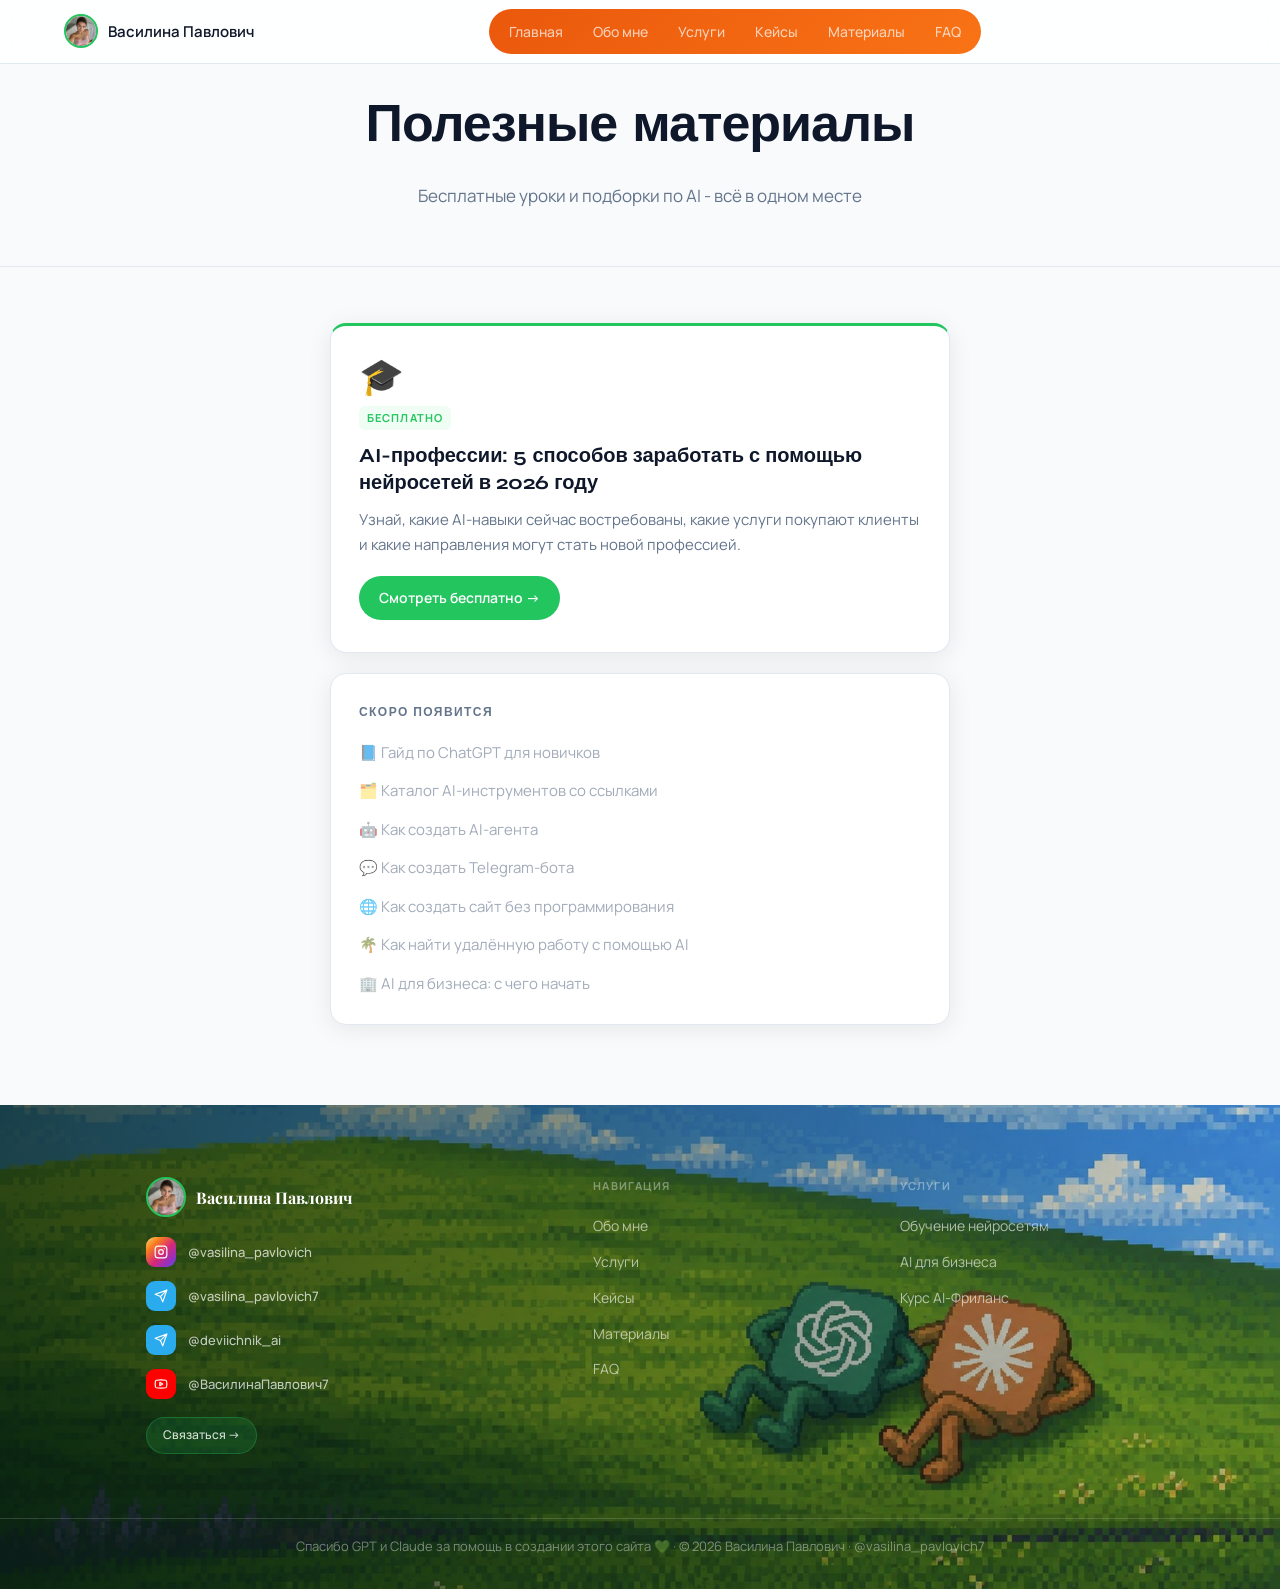
==== materials.html @ ab149e38 "Polish site for launch: SEO, content updates, real photos, and typography - Add meta description, OG" ====
<!DOCTYPE html>
<html lang="ru">
<head>
<meta charset="UTF-8">
<meta name="viewport" content="width=device-width, initial-scale=1.0">
<title>Материалы по AI - Уроки, гайды и инструменты | Василина Павлович</title>
<meta name="description" content="Бесплатные материалы по нейросетям: уроки по ChatGPT, гайды по AI-инструментам, как создать AI-агента, Telegram-бота и сайт без программирования.">
<meta property="og:title" content="Материалы по AI - Василина Павлович">
<meta property="og:description" content="Бесплатные уроки и гайды по нейросетям. ChatGPT, AI-агенты, Telegram-боты, сайты без кода и AI для бизнеса.">
<meta property="og:type" content="website">
<link rel="preconnect" href="https://fonts.googleapis.com">
<link href="https://fonts.googleapis.com/css2?family=Playfair+Display:ital,wght@0,700;1,400;1,700&family=Manrope:wght@400;500;600&family=Syne:wght@700;800&family=Lora:ital,wght@1,400;1,600&display=swap" rel="stylesheet">
<link rel="stylesheet" href="style.css">
<style>
.mat-hero {
  padding: 80px 24px 56px;
  text-align: center;
  background: var(--bg);
  border-bottom: 1px solid var(--border);
}
.mat-hero h1 {
  font-family: 'Syne', sans-serif;
  font-size: clamp(32px, 5vw, 52px);
  font-weight: 800;
  color: var(--text-primary);
  letter-spacing: -1px;
  margin: 0 0 14px;
}
.mat-hero p {
  font-size: 17px;
  color: var(--text-secondary);
  font-weight: 400;
  max-width: 480px;
  margin: 0 auto;
  line-height: 1.6;
}
.mat-section {
  padding: 56px 24px 80px;
  background: var(--bg);
}
.mat-content {
  max-width: 620px;
  margin: 0 auto;
  display: flex;
  flex-direction: column;
  gap: 20px;
}
.mat-card {
  background: var(--bg-card);
  border: 1px solid var(--border);
  border-radius: var(--radius);
  padding: 32px 28px;
  box-shadow: var(--shadow);
  display: flex;
  flex-direction: column;
  gap: 12px;
  text-decoration: none;
  color: inherit;
  transition: box-shadow 0.22s ease, transform 0.22s ease, border-color 0.22s ease;
  border-top: 3px solid var(--green-main);
}
.mat-card:hover {
  box-shadow: var(--shadow-hover);
  transform: translateY(-3px);
  border-color: var(--green-main);
}
.mat-card-icon {
  font-size: 36px;
  line-height: 1;
}
.mat-card-tag {
  display: inline-flex;
  align-items: center;
  font-size: 11px;
  font-weight: 700;
  letter-spacing: 0.1em;
  text-transform: uppercase;
  color: var(--green-main);
  background: var(--green-light);
  border-radius: 6px;
  padding: 3px 8px;
  width: fit-content;
}
.mat-card-title {
  font-family: 'Syne', sans-serif;
  font-size: 20px;
  font-weight: 700;
  color: var(--text-primary);
  margin: 0;
  line-height: 1.35;
}
.mat-card-desc {
  font-size: 15px;
  color: var(--text-secondary);
  line-height: 1.65;
  margin: 0;
}
.mat-card-btn {
  margin-top: 6px;
  align-self: flex-start;
  display: inline-flex;
  align-items: center;
  padding: 10px 20px;
  background: var(--green-main);
  color: #fff;
  border-radius: var(--radius-pill);
  font-size: 14px;
  font-weight: 600;
  transition: background 0.2s ease, transform 0.2s ease;
}
.mat-card:hover .mat-card-btn {
  background: var(--green-dark);
  transform: translateX(2px);
}
.mat-soon {
  background: var(--bg-card);
  border: 1px solid var(--border);
  border-radius: var(--radius);
  padding: 28px;
  box-shadow: var(--shadow);
}
.mat-soon-title {
  font-family: 'Syne', sans-serif;
  font-size: 12px;
  font-weight: 700;
  color: var(--text-secondary);
  text-transform: uppercase;
  letter-spacing: 0.12em;
  margin: 0 0 18px;
}
.mat-soon-list {
  list-style: none;
  margin: 0;
  padding: 0;
  display: flex;
  flex-direction: column;
  gap: 13px;
}
.mat-soon-list li {
  font-size: 15px;
  color: var(--text-secondary);
  opacity: 0.6;
  display: flex;
  align-items: center;
  gap: 8px;
}
@media (max-width: 600px) {
  .mat-hero { padding: 60px 16px 40px; }
  .mat-section { padding: 40px 16px 60px; }
  .mat-card { padding: 24px 20px; }
  .mat-card-title { font-size: 18px; }
  .mat-soon { padding: 20px; }
}
</style>
</head>
<body>
<!-- NAVBAR -->
<nav class="navbar">
  <div class="nav-inner">
    <a href="https://www.instagram.com/vasilina_pavlovich" target="_blank" class="nav-logo">
      <img src="assets/image-1.jpg" style="width:34px;height:34px;border-radius:50%;object-fit:cover;object-position:center 10%;border:2px solid var(--green-main);flex-shrink:0" alt="Василина">
      <span class="nav-logo-text">Василина Павлович</span>
    </a>
    <div class="nav-links">
      <a href="index.html">Главная</a>
      <a href="index.html#about">Обо мне</a>
      <a href="index.html#uslugi">Услуги</a>
      <a href="index.html#results">Кейсы</a>
      <a href="materials.html" class="active">Материалы</a>
      <a href="index.html#faq">FAQ</a>
    </div>
    <div class="nav-right">
      <button class="hamburger" onclick="toggleMenu()" aria-label="Меню">
        <span></span><span></span><span></span>
      </button>
    </div>
  </div>
</nav>
<div class="mobile-menu" id="mobileMenu">
  <a href="index.html" onclick="closeMenu()">Главная</a>
  <a href="index.html#about" onclick="closeMenu()">Обо мне</a>
  <a href="index.html#uslugi" onclick="closeMenu()">Услуги</a>
  <a href="index.html#results" onclick="closeMenu()">Кейсы</a>
  <a href="materials.html" onclick="closeMenu()">Материалы</a>
  <a href="index.html#faq" onclick="closeMenu()">FAQ</a>
  <a href="https://t.me/vasilina_pavlovich7" target="_blank" class="btn-pill btn-blue" style="margin-top:4px;justify-content:center">Написать в Telegram</a>
</div>

<!-- HERO -->
<div class="mat-hero">
  <h1>Полезные материалы</h1>
  <p>Бесплатные уроки и подборки по AI - всё в одном месте</p>
</div>

<!-- MATERIALS -->
<section class="mat-section">
  <div class="mat-content">

    <!-- Бесплатный урок -->
    <a href="#" class="mat-card">
      <span class="mat-card-icon">🎓</span>
      <span class="mat-card-tag">Бесплатно</span>
      <h3 class="mat-card-title">AI-профессии: 5 способов заработать с помощью нейросетей в 2026 году</h3>
      <p class="mat-card-desc">Узнай, какие AI-навыки сейчас востребованы, какие услуги покупают клиенты и какие направления могут стать новой профессией.</p>
      <span class="mat-card-btn">Смотреть бесплатно →</span>
    </a>

    <!-- Скоро появится -->
    <div class="mat-soon">
      <h4 class="mat-soon-title">Скоро появится</h4>
      <ul class="mat-soon-list">
        <li>📘 Гайд по ChatGPT для новичков</li>
        <li>🗂️ Каталог AI-инструментов со ссылками</li>
        <li>🤖 Как создать AI-агента</li>
        <li>💬 Как создать Telegram-бота</li>
        <li>🌐 Как создать сайт без программирования</li>
        <li>🌴 Как найти удалённую работу с помощью AI</li>
        <li>🏢 AI для бизнеса: с чего начать</li>
      </ul>
    </div>

  </div>
</section>

<!-- FOOTER -->
<footer>
  <div class="footer-overlay"></div>
  <div class="footer-inner">
    <div>
      <div class="footer-logo">
        <img src="assets/image-3.jpg" style="width:40px;height:40px;border-radius:50%;object-fit:cover;object-position:center 10%;border:2px solid var(--green-main)" alt="Василина">
        <span class="footer-logo-text">Василина Павлович</span>
      </div>
      <div class="footer-socials">
        <a href="https://instagram.com/vasilina_pavlovich" target="_blank" class="footer-social-link">
          <span class="footer-soc-badge footer-soc-badge--instagram">
            <svg class="footer-soc-icon" viewBox="0 0 24 24" fill="none" stroke="white" stroke-width="2" stroke-linecap="round" stroke-linejoin="round"><rect x="2" y="2" width="20" height="20" rx="5"/><circle cx="12" cy="12" r="4"/><circle cx="17.5" cy="6.5" r="1" fill="white" stroke="none"/></svg>
          </span>
          <span class="footer-soc-handle">@vasilina_pavlovich</span>
        </a>
        <a href="https://t.me/vasilina_pavlovich7" target="_blank" class="footer-social-link">
          <span class="footer-soc-badge footer-soc-badge--telegram">
            <svg class="footer-soc-icon" viewBox="0 0 24 24" fill="none" stroke="white" stroke-width="2" stroke-linecap="round" stroke-linejoin="round"><path d="m22 2-7 20-4-9-9-4 20-7z"/><path d="M22 2 11 13"/></svg>
          </span>
          <span class="footer-soc-handle">@vasilina_pavlovich7</span>
        </a>
        <a href="https://t.me/deviichnik_ai" target="_blank" class="footer-social-link">
          <span class="footer-soc-badge footer-soc-badge--telegram">
            <svg class="footer-soc-icon" viewBox="0 0 24 24" fill="none" stroke="white" stroke-width="2" stroke-linecap="round" stroke-linejoin="round"><path d="m22 2-7 20-4-9-9-4 20-7z"/><path d="M22 2 11 13"/></svg>
          </span>
          <span class="footer-soc-handle">@deviichnik_ai</span>
        </a>
        <a href="https://www.youtube.com/@ВасилинаПавлович7" target="_blank" class="footer-social-link">
          <span class="footer-soc-badge footer-soc-badge--youtube">
            <svg class="footer-soc-icon" viewBox="0 0 24 24" fill="none" stroke="white" stroke-width="2" stroke-linecap="round" stroke-linejoin="round"><path d="M2.5 17a24.12 24.12 0 0 1 0-10 2 2 0 0 1 1.4-1.4 49.56 49.56 0 0 1 16.2 0A2 2 0 0 1 21.5 7a24.12 24.12 0 0 1 0 10 2 2 0 0 1-1.4 1.4 49.55 49.55 0 0 1-16.2 0A2 2 0 0 1 2.5 17"/><path d="m10 15 5-3-5-3z"/></svg>
          </span>
          <span class="footer-soc-handle">@ВасилинаПавлович7</span>
        </a>
      </div>
      <a href="https://t.me/vasilina_pavlovich7" target="_blank" class="btn-footer-cta">Связаться →</a>
    </div>
    <div class="footer-links-col">
      <h4>Навигация</h4>
      <a href="index.html#about">Обо мне</a>
      <a href="index.html#uslugi">Услуги</a>
      <a href="index.html#results">Кейсы</a>
      <a href="materials.html">Материалы</a>
      <a href="index.html#faq">FAQ</a>
    </div>
    <div class="footer-links-col">
      <h4>Услуги</h4>
      <a href="index.html#obuchenie">Обучение нейросетям</a>
      <a href="index.html#biznes">AI для бизнеса</a>
      <a href="index.html#kurs">Курс AI-Фриланс</a>
    </div>
  </div>
  <div class="footer-bottom">Спасибо GPT и Claude за помощь в создании этого сайта 💚 · © 2026 Василина Павлович · @vasilina_pavlovich7</div>
</footer>

<script>
function toggleMenu(){document.getElementById('mobileMenu').classList.toggle('open')}
function closeMenu(){document.getElementById('mobileMenu').classList.remove('open')}
</script>
</body>
</html>
---- style.css ----
:root {
  --white: #FFFFFF;
  --bg: #F8FAFC;
  --bg-card: #FFFFFF;
  --green-light: #F0FDF4;
  --green-main: #22C55E;
  --green-dark: #16A34A;
  --blue-btn: #2563EB;
  --blue-hover: #1D4ED8;
  --text-primary: #0F172A;
  --text-secondary: #64748B;
  --border: #E2E8F0;
  --shadow: 0 4px 24px rgba(0,0,0,0.08);
  --shadow-hover: 0 8px 40px rgba(0,0,0,0.14);
  --radius: 16px;
  --radius-sm: 10px;
  --radius-pill: 999px;
}
*,*::before,*::after{box-sizing:border-box;margin:0;padding:0}
html{scroll-behavior:smooth}
body{font-family:'Manrope',sans-serif;font-size:16px;line-height:1.7;color:var(--text-primary);background:var(--bg);overflow-x:hidden}

/* NAVBAR */
.navbar{position:fixed;top:0;left:0;right:0;z-index:100;background:rgba(255,255,255,0.85);backdrop-filter:blur(12px);border-bottom:1px solid var(--border);height:64px;display:flex;align-items:center}
.nav-inner{max-width:1200px;width:100%;margin:0 auto;padding:0 24px;display:flex;align-items:center;justify-content:space-between;gap:16px}
.nav-logo{display:flex;align-items:center;gap:10px;text-decoration:none;flex-shrink:0}
.nav-logo-circle{width:34px;height:34px;border-radius:50%;background:var(--green-main);display:flex;align-items:center;justify-content:center;font-family:'Syne',sans-serif;font-weight:800;color:#fff;font-size:13px}
.nav-logo-text{font-family:'Manrope',sans-serif;font-weight:600;font-size:15px;color:var(--text-primary)}
.nav-links{display:flex;align-items:center;background:linear-gradient(135deg,#ea580c,#f97316);border-radius:var(--radius-pill);padding:5px 6px;gap:2px}
.nav-links a{text-decoration:none;color:rgba(255,255,255,0.7);font-size:14px;font-weight:500;padding:6px 14px;border-radius:var(--radius-pill);transition:all 0.2s}
.nav-links a:hover{color:#fff;background:rgba(255,255,255,0.12)}
.nav-right{display:flex;align-items:center;gap:10px;flex-shrink:0}
.btn-pill{display:inline-flex;align-items:center;padding:10px 20px;border-radius:var(--radius-pill);font-family:'Manrope',sans-serif;font-size:14px;font-weight:600;text-decoration:none;transition:all 0.3s ease;cursor:pointer;border:none}
.btn-blue{background:var(--blue-btn);color:#fff}
.btn-blue:hover{background:var(--blue-hover);transform:scale(1.03);box-shadow:0 4px 16px rgba(37,99,235,0.35)}
.btn-outline{background:transparent;color:var(--blue-btn);border:1.5px solid var(--blue-btn)}
.btn-outline:hover{background:rgba(37,99,235,0.06);transform:scale(1.03)}
.hamburger{display:none;flex-direction:column;gap:5px;cursor:pointer;background:none;border:none;padding:4px}
.hamburger span{width:22px;height:2px;background:var(--text-primary);border-radius:2px;transition:all 0.3s}
.mobile-menu{display:none;position:fixed;top:64px;left:0;right:0;background:#fff;border-bottom:1px solid var(--border);padding:20px 24px;z-index:99;flex-direction:column;gap:16px}
.mobile-menu.open{display:flex}
.mobile-menu a{text-decoration:none;color:var(--text-primary);font-size:16px;font-weight:500;padding:8px 0;border-bottom:1px solid var(--border)}

/* HERO */
.hero{position:relative;width:100%;height:100vh;min-height:600px;overflow:hidden}
.hero-bg{position:absolute;inset:0;background-size:cover;background-position:center center;background-repeat:no-repeat}
.hero-overlay{position:absolute;inset:0;background:linear-gradient(to right, rgba(0,0,0,0.62) 0%, rgba(0,0,0,0.35) 50%, rgba(0,0,0,0.08) 100%)}
.hero-content{position:relative;z-index:2;height:100%;display:flex;align-items:flex-start;max-width:1200px;margin:0 auto;padding:110px 24px 40px}
.hero-left{max-width:560px}
.hero-tag{display:inline-flex;align-items:center;gap:6px;background:rgba(34,197,94,0.18);border:1px solid rgba(34,197,94,0.5);color:#bbf7d0;padding:6px 14px;border-radius:var(--radius-pill);font-size:13px;font-weight:600;margin-bottom:20px;backdrop-filter:blur(4px)}
.hero-tag .dot{width:8px;height:8px;border-radius:50%;background:#22c55e;box-shadow:0 0 8px #22c55e;animation:pulse 2s infinite}
@keyframes pulse{0%,100%{opacity:1}50%{opacity:0.5}}
.hero h1{font-family:'Syne',sans-serif;font-style:normal;font-size:clamp(52px,7.5vw,80px);font-weight:800;line-height:1.0;color:#fff;margin-bottom:10px;letter-spacing:-1px}
.hero-subtitle{font-size:20px;color:rgba(255,255,255,0.8);margin-bottom:28px;font-weight:400}
.hero-subtitle-pill{display:inline-flex;align-items:center;background:rgba(34,197,94,0.18);border:1px solid rgba(34,197,94,0.5);color:#bbf7d0;padding:6px 14px;border-radius:var(--radius-pill);font-size:14px;font-weight:600;margin-bottom:28px;backdrop-filter:blur(4px)}
.hero-pills{display:flex;flex-direction:column;gap:10px;margin-bottom:36px}
.hero-pill{display:inline-flex;align-items:center;gap:8px;border:1px solid rgba(34,197,94,0.6);color:#86efac;padding:8px 16px;border-radius:var(--radius-pill);font-size:14px;font-weight:500;width:fit-content;cursor:pointer;transition:all 0.3s;backdrop-filter:blur(4px);text-decoration:none;opacity:0;transform:translateY(16px)}
.hero-pill:hover{background:rgba(34,197,94,0.15);border-color:#22c55e;color:#fff}
.hero-pill.visible{opacity:1;transform:translateY(0)}
.hero-buttons{display:flex;gap:12px;flex-wrap:wrap}
.hero-buttons .btn-pill{font-size:15px;padding:12px 24px}
.hero-buttons .btn-outline{border-color:rgba(255,255,255,0.6);color:#fff}
.hero-buttons .btn-outline:hover{background:rgba(255,255,255,0.12);border-color:#fff}

/* Floating notification bubbles */
.hero-notifications{position:absolute;right:5%;bottom:28%;z-index:3;display:flex;flex-direction:column;gap:10px}
.notif{display:flex;align-items:center;gap:10px;background:rgba(255,255,255,0.92);backdrop-filter:blur(16px);border-radius:12px;padding:10px 16px;box-shadow:0 4px 20px rgba(0,0,0,0.15);font-size:13px;font-weight:500;color:#0f172a;opacity:0;transform:translateY(20px);transition:all 0.6s ease;animation:bob 3s ease-in-out infinite}
a.notif{text-decoration:none;cursor:pointer}
a.notif:hover{background:rgba(255,255,255,1);box-shadow:0 6px 24px rgba(0,0,0,0.18)}
.notif.visible{opacity:1;transform:translateY(0)}
.notif-dot{width:10px;height:10px;border-radius:50%;flex-shrink:0}
.notif-dot.green{background:#22c55e}
.notif-dot.blue{background:#3b82f6}
.notif-dot.yellow{background:#eab308}
.notif-x{margin-left:12px;color:#94a3b8;font-size:16px;cursor:pointer;line-height:1}
@keyframes bob{0%,100%{transform:translateY(0)}50%{transform:translateY(-6px)}}

/* Grass strip */
.grass-strip{width:100%;height:60px;overflow:hidden;background:transparent;position:absolute;bottom:0;left:0;z-index:2}

/* STATS */
.stats{background:var(--bg);padding:44px 0;border-bottom:1px solid var(--border)}
.stats-section-inner{max-width:774px;margin:0 auto;padding:0 24px;text-align:center}
.stats-heading{font-family:'Playfair Display',serif;font-size:clamp(26px,3.5vw,36px);font-weight:700;color:var(--text-primary);margin-bottom:12px}
.stats-sub{color:var(--text-secondary);font-size:16px;margin-bottom:24px;max-width:540px;margin-left:auto;margin-right:auto;line-height:1.7}
.stats-card{background:rgba(255,255,255,0.72);backdrop-filter:blur(16px);-webkit-backdrop-filter:blur(16px);border:1px solid rgba(255,255,255,0.9);border-radius:24px;box-shadow:0 8px 40px rgba(0,0,0,0.07),inset 0 1px 0 rgba(255,255,255,0.95);display:grid;grid-template-columns:1fr auto 1fr auto 1fr;align-items:center;padding:20px 20px}
.stat-col{display:flex;flex-direction:column;align-items:center;gap:8px;padding:0 16px}
.stat-svg-icon{width:44px;height:44px;border-radius:12px;display:flex;align-items:center;justify-content:center}
.stat-svg-icon.green{background:rgba(34,197,94,0.1);border:1px solid rgba(34,197,94,0.2);color:#22c55e}
.stat-svg-icon.blue{background:rgba(37,99,235,0.08);border:1px solid rgba(37,99,235,0.2);color:#2563eb}
.stat-svg-icon.orange{background:rgba(234,88,12,0.08);border:1px solid rgba(234,88,12,0.2);color:#ea580c}
.stat-divider{width:1px;height:52px;background:linear-gradient(to bottom,transparent,rgba(0,0,0,0.05),transparent);flex-shrink:0}
.stat-item{position:relative;overflow:visible}
.stat-number{font-family:'Playfair Display',serif;font-size:clamp(46px,5.5vw,64px);font-weight:700;color:var(--text-primary);line-height:1}
.stat-number .green{color:#22c55e}
.stat-number .blue{color:#2563eb}
.stat-number .orange{color:#ea580c}
.stat-label{color:#475569;font-size:13px;line-height:1.5;max-width:130px;text-align:center}

/* ABOUT */
.about{padding:80px 0;background:var(--white)}
.about-inner{max-width:1200px;margin:0 auto;padding:0 24px;display:grid;grid-template-columns:1fr 1.5fr;gap:64px;align-items:center}
.photo-frame{position:relative;border-radius:20px;overflow:hidden;border:3px solid var(--green-main);box-shadow:var(--shadow)}
.about-photo img{width:100%;aspect-ratio:3/4;display:block;object-fit:cover;object-position:center 50%}
.about h2{font-family:'Syne',sans-serif;font-size:clamp(28px,3.8vw,40px);font-weight:700;margin-bottom:20px;letter-spacing:-0.3px}
.about-body{color:var(--text-secondary);font-size:16px;margin-bottom:24px}
.about-quote{border:none;padding:20px 24px;margin:24px 0;font-family:'Lora',serif;font-style:italic;font-size:17px;color:var(--text-primary);background:#fff;border-radius:16px;box-shadow:0 2px 16px rgba(34,197,94,0.12),0 0 0 1.5px rgba(34,197,94,0.2);position:relative;line-height:1.7}
.about-quote::before{content:'❝';font-family:'Manrope',sans-serif;font-style:normal;font-size:28px;color:var(--green-main);position:absolute;top:-8px;left:18px;background:#fff;padding:0 6px;line-height:1}
.about-tags{display:flex;gap:10px;flex-wrap:wrap;margin-top:20px}
.about-tags span{background:var(--green-light);color:var(--green-dark);padding:6px 14px;border-radius:var(--radius-pill);font-size:14px;font-weight:500}

/* TOOLS MARQUEE */
.tools{padding:40px 0;background:var(--white);border-top:1px solid var(--border);border-bottom:1px solid var(--border);overflow:hidden}
.tools-label{text-align:center;font-size:12px;font-weight:600;letter-spacing:0.1em;color:var(--text-secondary);text-transform:uppercase;margin-bottom:20px}
.marquee-track{display:flex;gap:16px;width:max-content;animation:marquee 22s linear infinite}
.tool-pill{display:flex;align-items:center;gap:8px;background:rgba(255,255,255,0.72);backdrop-filter:blur(12px);-webkit-backdrop-filter:blur(12px);border:1px solid rgba(34,197,94,0.25);border-radius:var(--radius-pill);padding:8px 20px;font-size:14px;font-weight:600;color:var(--green-dark);box-shadow:0 2px 16px rgba(34,197,94,0.12),inset 0 1px 0 rgba(255,255,255,0.8);white-space:nowrap}
@keyframes marquee{from{transform:translateX(0)}to{transform:translateX(-50%)}}

/* FOR WHOM */
.forwhom{padding:52px 0;background:var(--bg)}
.forwhom-inner{max-width:780px}
.section-inner{max-width:1200px;margin:0 auto;padding:0 24px}
.section-heading{font-family:'Syne',sans-serif;font-size:clamp(26px,3.8vw,38px);font-weight:700;margin-bottom:12px;letter-spacing:-0.3px}
.section-sub{color:var(--text-secondary);font-size:17px;margin-bottom:48px}
.grid-2x2{display:grid;grid-template-columns:repeat(2,1fr);gap:12px;align-items:stretch}
.card{background:var(--bg-card);border:1px solid var(--border);border-radius:16px;padding:16px 18px;box-shadow:0 3px 16px rgba(0,0,0,0.06);transition:all 0.3s ease;display:flex;flex-direction:column;gap:6px}
.card-title{font-family:'Syne',sans-serif;font-size:15px;font-weight:700;color:var(--text-primary);margin:0;line-height:1.35;display:flex;align-items:center;gap:8px}
.card-emoji{font-size:20px;line-height:1;flex-shrink:0}
.card-text{font-size:13px;color:var(--text-secondary);line-height:1.55;margin:0}
.card:hover{transform:translateY(-4px);box-shadow:0 8px 28px rgba(0,0,0,0.11)}
.card-icon{width:36px;height:36px;border-radius:9px;display:flex;align-items:center;justify-content:center;font-size:18px;margin-bottom:10px}
.card h3{font-size:16px;font-weight:600;margin-bottom:5px}
.card p{color:var(--text-secondary);font-size:13.5px;line-height:1.55}
/* card color accents */
.card--green{background:rgba(34,197,94,0.07)}.card--green .card-icon{background:rgba(34,197,94,0.14)}
.card--orange{background:rgba(249,115,22,0.07)}.card--orange .card-icon{background:rgba(234,88,12,0.13)}
.card--blue{background:rgba(59,130,246,0.07)}.card--blue .card-icon{background:rgba(37,99,235,0.13)}
.card--purple{background:rgba(168,85,247,0.07)}.card--purple .card-icon{background:rgba(168,85,247,0.13)}
/* featured card */
.card--featured{background:rgba(168,85,247,0.05);box-shadow:0 10px 36px rgba(168,85,247,0.14),0 3px 10px rgba(0,0,0,0.06);transform:translateY(-6px);position:relative}
.card--featured:hover{transform:translateY(-10px);box-shadow:0 16px 48px rgba(168,85,247,0.18),0 5px 14px rgba(0,0,0,0.08)}
.card-badge{display:inline-block;margin-bottom:8px;padding:3px 11px;background:linear-gradient(135deg,#ea580c,#f97316);color:#fff;font-size:10px;font-weight:700;border-radius:100px;letter-spacing:0.04em;text-transform:uppercase}
/* forwhom footer */
.forwhom-footer{text-align:center;margin-top:36px}
.forwhom-caption{color:var(--text-secondary);font-size:15px;margin-bottom:14px}
.forwhom-btn{display:inline-block;padding:11px 36px;background:linear-gradient(135deg,#ea580c,#f97316);color:#fff;font-size:15px;font-weight:600;border-radius:100px;box-shadow:0 4px 16px rgba(234,88,12,0.28);text-decoration:none;transition:transform 0.2s ease,box-shadow 0.2s ease,background 0.2s ease}
.forwhom-btn:hover{transform:translateY(-3px);box-shadow:0 8px 28px rgba(234,88,12,0.42);background:linear-gradient(135deg,#c2410c,#ea580c);color:#fff}
.forwhom-trust{margin-top:10px;font-size:13px;color:var(--text-secondary);letter-spacing:0.02em}

/* TWO DOORS */
.doors-section{padding:36px 0 40px;background:var(--bg);border-bottom:1px solid var(--border)}
.doors-inner{max-width:880px}
.doors-grid{display:grid;grid-template-columns:1.2fr 1fr;gap:16px}
a.door-card{text-decoration:none;color:inherit}
.door-suboptions{display:flex;flex-direction:column;gap:8px;margin-top:12px}
.door-sub{display:flex;align-items:center;gap:10px;padding:10px 12px;background:rgba(255,255,255,0.55);border:1px solid rgba(34,197,94,0.15);border-radius:10px;text-decoration:none;color:inherit;transition:all 0.2s ease}
.door-sub:hover{background:rgba(34,197,94,0.1);transform:translateX(3px);border-color:rgba(34,197,94,0.35)}
.door-sub-icon{font-size:16px;flex-shrink:0;line-height:1}
.door-sub-body{flex:1;min-width:0}
.door-sub-title{font-size:13px;font-weight:600;color:var(--text-primary);line-height:1.3}
.door-sub-desc{font-size:11px;color:var(--text-secondary);margin-top:1px}
.door-sub-arrow{font-size:12px;color:var(--green-main);font-weight:600;flex-shrink:0}
.door-card{background:var(--bg-card);border:1px solid var(--border);border-radius:16px;padding:20px 24px;box-shadow:var(--shadow);display:flex;flex-direction:column;gap:10px;transition:all 0.3s ease}
.door-card--green{border-top:3px solid var(--green-main)}
.door-card--blue{border-top:3px solid #3b82f6}
.door-card--orange{border-top:3px solid #ea580c}
.door-arrow{font-size:13px;color:var(--text-secondary);font-weight:500;margin-top:auto}
.door-card--green:hover .door-arrow{color:var(--green-dark)}
.door-card--blue:hover .door-arrow{color:#1d4ed8}
.door-card--orange:hover .door-arrow{color:#c2410c}
.door-card:hover{transform:translateY(-4px);box-shadow:var(--shadow-hover)}
.door-icon{font-size:26px;line-height:1}
.door-title{font-family:'Playfair Display',serif;font-size:18px;font-weight:700;color:var(--text-primary)}
.door-desc{color:var(--text-secondary);font-size:13px;line-height:1.55;flex:1}
.door-tags{display:flex;flex-wrap:wrap;gap:6px}
.door-tag{display:inline-flex;padding:3px 10px;border-radius:var(--radius-pill);font-size:11px;font-weight:600}
.door-card--green .door-tag{background:rgba(34,197,94,0.08);border:1px solid rgba(34,197,94,0.25);color:var(--green-dark)}
.door-card--orange .door-tag{background:rgba(249,115,22,0.08);border:1px solid rgba(249,115,22,0.25);color:#c2410c}
.btn-green-solid{background:var(--green-main);color:#fff;align-self:flex-start}
.btn-green-solid:hover{background:var(--green-dark);transform:scale(1.03);box-shadow:0 4px 16px rgba(34,197,94,0.35);color:#fff}
.btn-orange-solid{background:linear-gradient(135deg,#ea580c,#f97316);color:#fff;align-self:flex-start}
.btn-orange-solid:hover{background:linear-gradient(135deg,#c2410c,#ea580c);transform:scale(1.03);box-shadow:0 4px 16px rgba(234,88,12,0.35);color:#fff}

/* SOCIAL PROOF MARQUEE */
.social-proof{padding:44px 0 36px;background:var(--white);border-bottom:1px solid var(--border)}
.sp-header{text-align:center;margin-bottom:28px}
.sp-sub{color:var(--text-secondary);font-size:15px;max-width:500px;margin:8px auto 0;line-height:1.65}
.sp-overflow{overflow:hidden}
.sp-track{display:flex;gap:14px;width:max-content;align-items:stretch;animation:marquee-right 32s linear infinite}
.sp-overflow:hover .sp-track{animation-play-state:paused}
.sp-card{background:#fff;border:1px solid var(--border);border-radius:16px;padding:28px 30px;box-shadow:var(--shadow);width:360px;flex-shrink:0;display:flex;flex-direction:column;gap:13px}
.sp-card-top{display:flex;align-items:center;gap:10px}
.sp-photo{width:48px;height:48px;border-radius:50%;object-fit:cover;flex-shrink:0;border:2px solid var(--border)}
.sp-name{font-weight:700;font-size:13px;color:var(--text-primary);line-height:1.2}
.sp-role{font-size:11px;color:var(--text-secondary);margin-top:1px}
.sp-quote{font-style:italic;font-size:12px;color:var(--text-primary);line-height:1.5;margin:0;font-family:'Lora',serif}
.sp-result{font-size:12px;font-weight:600;color:var(--green-dark);margin:0;padding-top:4px;border-top:1px solid var(--border)}
.sp-footer{text-align:center;color:var(--text-secondary);font-size:13px;margin-top:20px;font-weight:500}

/* SERVICES 3-CARD LAYOUT */
.services{padding:44px 0 56px;background:var(--bg)}
.zone-intro{color:var(--text-secondary);font-size:16px;max-width:600px;margin-top:8px}
.svc-header{text-align:center;margin-bottom:20px}
.svc-cards-grid{display:grid;grid-template-columns:1fr 1.1fr 1fr;gap:20px;align-items:stretch}
.svc-card{background:#fff;border:1px solid var(--border);border-radius:18px;padding:20px;box-shadow:var(--shadow);display:flex;flex-direction:column;gap:10px;transition:all 0.3s ease}
.svc-card:hover{transform:translateY(-4px);box-shadow:var(--shadow-hover)}
.svc-card--featured{background:rgba(34,197,94,0.04);border-top:3px solid var(--green-main);box-shadow:0 8px 32px rgba(34,197,94,0.14);transform:translateY(-6px)}
.svc-card--featured:hover{transform:translateY(-10px);box-shadow:0 16px 40px rgba(34,197,94,0.2)}
.svc-tag{display:inline-flex;padding:4px 12px;border-radius:var(--radius-pill);font-size:11px;font-weight:700;letter-spacing:0.04em;text-transform:uppercase;align-self:flex-start}
.svc-tag--green{background:rgba(34,197,94,0.1);color:var(--green-dark);border:1px solid rgba(34,197,94,0.3)}
.svc-tag--gray{background:rgba(100,116,139,0.08);color:#475569;border:1px solid rgba(100,116,139,0.2)}
.svc-tag--orange{background:rgba(249,115,22,0.08);color:#c2410c;border:1px solid rgba(249,115,22,0.25)}
.svc-title{font-family:'Playfair Display',serif;font-size:19px;font-weight:700;color:var(--text-primary);margin:0}
.svc-desc{color:var(--text-secondary);font-size:14px;line-height:1.65;margin:0}
.svc-price-block{display:flex;align-items:baseline;gap:6px}
.svc-price{font-family:'Playfair Display',serif;font-size:26px;font-weight:700;color:var(--green-dark)}
.svc-price-per{font-size:13px;color:var(--text-secondary)}
.svc-price-extra{font-size:13px;color:var(--text-secondary);background:rgba(34,197,94,0.06);border:1px solid rgba(34,197,94,0.15);border-radius:8px;padding:5px 12px;display:inline-block}
.svc-list{list-style:none;display:flex;flex-direction:column;gap:7px;margin:0;padding:0;flex:1}
.svc-list li{font-size:14px;color:var(--text-secondary);padding-left:16px;position:relative}
.svc-list li::before{content:'•';position:absolute;left:2px;color:var(--green-main);font-weight:700}
.svc-btns{display:flex;flex-direction:column;gap:10px}
a.card{display:block;color:inherit;text-decoration:none}
a.card:hover{color:inherit}

/* SERVICES (existing rules) */
.services-orig{padding:80px 0;background:var(--white)}
.section-label{display:inline-flex;align-items:center;background:var(--green-light);color:var(--green-dark);padding:5px 14px;border-radius:var(--radius-pill);font-size:12px;font-weight:600;letter-spacing:0.06em;text-transform:uppercase;margin-bottom:16px}
.accordion{border:1px solid var(--border);border-radius:var(--radius);overflow:hidden;margin:24px 0}
.acc-header{display:flex;align-items:center;justify-content:space-between;padding:18px 22px;cursor:pointer;font-weight:600;font-size:16px;background:#fff;transition:background 0.2s;user-select:none}
.acc-header:hover{background:var(--green-light)}
.acc-chevron{transition:transform 0.3s;font-size:18px;color:var(--green-dark)}
.acc-chevron.open{transform:rotate(180deg)}
.acc-body{max-height:0;overflow:hidden;transition:max-height 0.4s ease}
.acc-body-inner{padding:0 22px 22px;display:flex;flex-direction:column;gap:12px}
.acc-lesson{display:flex;gap:12px;align-items:flex-start;padding:10px 0;border-bottom:1px solid var(--border)}
.acc-lesson:last-child{border-bottom:none}
.acc-num{background:var(--green-main);color:#fff;width:26px;height:26px;border-radius:50%;display:flex;align-items:center;justify-content:center;font-size:12px;font-weight:700;flex-shrink:0;margin-top:2px}
.pricing-card{background:var(--green-light);border:1.5px solid var(--green-main);border-radius:var(--radius);padding:28px;margin-top:24px}
.price-main{font-family:'Playfair Display',serif;font-size:48px;font-weight:700;color:var(--green-dark);line-height:1}
.price-sub{font-size:14px;color:var(--text-secondary);margin-bottom:16px}
.badge-promo{display:inline-flex;background:var(--green-main);color:#fff;padding:4px 12px;border-radius:var(--radius-pill);font-size:13px;font-weight:600;margin-bottom:8px}
.price-strike{text-decoration:line-through;color:var(--text-secondary);font-size:16px}
.price-new{font-weight:700;font-size:20px;color:var(--text-primary)}
.badge-urgency{display:inline-flex;background:#fff3e0;color:#e65100;border:1px solid #ffcc80;padding:5px 12px;border-radius:var(--radius-pill);font-size:13px;font-weight:600;margin:10px 0}
.services-grid{display:grid;grid-template-columns:repeat(2,1fr);gap:24px;margin-top:32px}
.service-card{background:#fff;border:1px solid var(--border);border-radius:var(--radius);padding:28px;box-shadow:var(--shadow);transition:all 0.3s}
.service-card:hover{transform:translateY(-6px);box-shadow:var(--shadow-hover)}
.service-card h3{font-size:19px;font-weight:600;margin:12px 0}
.service-card ul{list-style:none;display:flex;flex-direction:column;gap:6px;margin-bottom:20px}
.service-card ul li{font-size:14px;color:var(--text-secondary);padding-left:16px;position:relative}
.service-card ul li::before{content:'·';position:absolute;left:4px;color:var(--green-main);font-weight:700}
.service-icon{width:44px;height:44px;border-radius:var(--radius-sm);background:var(--green-light);display:flex;align-items:center;justify-content:center}
.banner-promo{background:var(--green-light);border:1.5px solid var(--green-main);border-radius:var(--radius);padding:18px 24px;margin-top:32px;text-align:center;font-size:15px;font-weight:500;color:var(--green-dark)}
.professions-grid{display:grid;grid-template-columns:repeat(3,1fr);gap:20px;margin:32px 0}
.prof-card{background:#fff;border:1px solid var(--border);border-radius:var(--radius);padding:24px;text-align:center;box-shadow:var(--shadow);transition:all 0.3s}
.prof-card:hover{transform:translateY(-6px);box-shadow:var(--shadow-hover)}
.prof-emoji{font-size:36px;margin-bottom:12px;display:block}
.prof-card h3{font-size:16px;font-weight:600;margin-bottom:8px}
.prof-card p{font-size:14px;color:var(--text-secondary)}
.price-center{text-align:center;margin:24px 0}
.price-big{font-family:'Playfair Display',serif;font-size:56px;font-weight:700;color:var(--green-dark)}

/* CASES */
.cases{padding:80px 0;background:var(--bg)}
.cases-grid{display:grid;grid-template-columns:repeat(2,1fr);gap:24px;margin-top:48px}
.chat-card{background:#fff;border-radius:var(--radius);overflow:hidden;box-shadow:var(--shadow);transition:all 0.3s;opacity:0;transform:translateY(20px)}
.chat-card.visible{opacity:1;transform:translateY(0)}
.chat-card:hover{transform:translateY(-4px);box-shadow:var(--shadow-hover)}
.chat-topbar{display:flex;align-items:center;gap:8px;padding:10px 14px;background:#f1f1f1;border-bottom:1px solid #e5e5e5}
.dot-r{width:12px;height:12px;border-radius:50%;background:#FF5F57}
.dot-y{width:12px;height:12px;border-radius:50%;background:#FFBD2E}
.dot-g{width:12px;height:12px;border-radius:50%;background:#28C840}
.chat-title{margin-left:8px;font-size:13px;font-weight:600;color:#555}
.chat-body{padding:16px;display:flex;flex-direction:column;gap:10px}
.bubble{padding:10px 14px;border-radius:12px;font-size:13px;line-height:1.5;max-width:85%}
.bubble-left{background:#f1f5f9;color:var(--text-primary);align-self:flex-start;border-radius:4px 12px 12px 12px}
.bubble-right{background:#2563eb;color:#fff;align-self:flex-end;border-radius:12px 4px 12px 12px}
.chat-result{background:var(--green-light);padding:12px 16px;border-top:1px solid rgba(34,197,94,0.2);font-size:13px;color:var(--green-dark);font-weight:500}
.chat-result span{font-weight:700}

/* FAQ */
.faq{padding:80px 0;background:var(--white)}
.faq-list{display:flex;flex-direction:column;margin-top:40px}
.faq-item{border-bottom:1px solid var(--border)}
.faq-q{display:flex;align-items:center;justify-content:space-between;padding:20px 0;cursor:pointer;font-weight:600;font-size:16px;user-select:none;transition:color 0.2s}
.faq-q:hover{color:var(--green-dark)}
.faq-chevron{color:var(--green-main);font-size:18px;transition:transform 0.3s;flex-shrink:0;margin-left:16px}
.faq-chevron.open{transform:rotate(180deg)}
.faq-a{max-height:0;overflow:hidden;transition:max-height 0.4s ease}
.faq-a-inner{padding:0 0 20px;color:var(--text-secondary);font-size:15px;line-height:1.7}

/* CTA */
.cta-section{padding:80px 0;background:var(--bg)}
.cta-box{max-width:900px;margin:0 auto;background:var(--green-light);border-radius:24px;padding:48px;display:grid;grid-template-columns:auto 1fr;gap:48px;align-items:center}
.polaroid{background:#fff;padding:12px 12px 36px;box-shadow:0 8px 32px rgba(0,0,0,0.14);transform:rotate(-2deg);width:180px;flex-shrink:0}
.polaroid-img{width:100%;aspect-ratio:1;overflow:hidden;border-radius:2px}
.polaroid-img img{width:100%;height:100%;object-fit:cover;object-position:center 25%;display:block}
.polaroid-name{text-align:center;margin-top:10px;font-size:12px;font-style:italic;color:var(--text-secondary)}
.polaroid-sub{text-align:center;margin-top:3px;font-size:10px;color:var(--text-secondary);opacity:0.7;line-height:1.3}
.online-badge{display:flex;align-items:center;gap:6px;font-size:13px;color:var(--green-dark);font-weight:500;margin-bottom:12px}
.online-dot{width:8px;height:8px;border-radius:50%;background:var(--green-main);animation:pulse 2s infinite}
.cta-box h2{font-family:'Syne',sans-serif;font-size:clamp(24px,3.8vw,36px);font-weight:700;margin-bottom:12px;letter-spacing:-0.3px}
.cta-box p{color:var(--text-secondary);margin-bottom:20px}
.cta-quote{font-family:'Lora',serif;font-style:italic;font-size:19px;color:var(--green-dark);margin-bottom:28px;line-height:1.6;background:#fff;border-radius:14px;padding:16px 20px;box-shadow:0 2px 12px rgba(34,197,94,0.1),0 0 0 1px rgba(34,197,94,0.15);position:relative}
.cta-quote::before{content:'💬';font-style:normal;margin-right:8px}
.btn-big{padding:16px 32px;font-size:16px}
.btn-outline-green{background:transparent;border:2px solid var(--green-main);color:var(--green-dark);font-weight:600}
.btn-outline-green:hover{background:var(--green-light)}

/* FOOTER */
footer{position:relative;overflow:hidden;background-image:url('assets/image-2.png');background-size:cover;background-position:center;background-repeat:no-repeat;padding:72px 0 0}
.footer-overlay{position:absolute;inset:0;background:linear-gradient(90deg,rgba(0,25,10,0.72) 0%,rgba(0,25,10,0.45) 45%,rgba(0,25,10,0.15) 100%);pointer-events:none;z-index:1}
.footer-inner{position:relative;z-index:3;max-width:1100px;margin:0 auto;padding:0 56px 64px;display:grid;grid-template-columns:1.6fr 1fr 1fr;gap:72px}
.footer-logo{display:flex;align-items:center;gap:10px;margin-bottom:20px}
.footer-logo-text{font-family:'Playfair Display',serif;font-weight:700;font-size:16px;color:#fff}
.footer-socials{display:flex;flex-direction:column;gap:14px}
.footer-social-link{display:flex;align-items:center;gap:12px;text-decoration:none;color:rgba(255,255,255,0.8);transition:transform 0.2s ease;cursor:pointer}
.footer-social-link:hover{transform:translateX(4px)}
.footer-soc-icon{width:14px;height:14px;flex-shrink:0}
.footer-soc-badge{width:30px;height:30px;border-radius:9px;display:flex;align-items:center;justify-content:center;flex-shrink:0;transition:transform 0.2s ease,box-shadow 0.2s ease}
.footer-soc-badge--instagram{background:linear-gradient(135deg,#feda75 0%,#fa7e1e 25%,#d62976 55%,#962fbf 80%,#4f5bd5 100%)}
.footer-soc-badge--telegram{background:#2AABEE}
.footer-soc-badge--youtube{background:#FF0000}
.footer-social-link:hover .footer-soc-badge{transform:scale(1.08);box-shadow:0 4px 12px rgba(0,0,0,0.3)}
.footer-soc-handle{font-size:13px;color:rgba(255,255,255,0.72);font-weight:500;line-height:1}
.btn-footer-cta{display:inline-flex;align-items:center;gap:6px;font-size:12px;padding:7px 16px;background:rgba(34,197,94,0.15);color:rgba(255,255,255,0.85);border:1px solid rgba(34,197,94,0.3);border-radius:999px;text-decoration:none;margin-top:18px;transition:all 0.2s ease;font-weight:500;white-space:nowrap}
.btn-footer-cta:hover{background:var(--green-main);color:#fff;border-color:var(--green-main)}
.footer-links-col h4{font-size:11px;font-weight:700;text-transform:uppercase;letter-spacing:0.11em;color:rgba(255,255,255,0.38);margin-bottom:18px}
.footer-links-col a{display:block;text-decoration:none;color:rgba(255,255,255,0.62);font-size:14px;margin-bottom:12px;transition:color 0.25s ease}
.footer-links-col a:hover{color:rgba(255,255,255,0.95)}
.footer-bottom{position:relative;z-index:3;border-top:1px solid rgba(255,255,255,0.15);margin-top:0;padding:16px 56px 32px;text-align:center;color:rgba(255,255,255,0.42);font-size:13px}

/* Grass SVG strip */
.pixel-grass{width:100%;display:block}

/* ---- SECTION LABELS ---- */
.section-label{display:block;font-size:11px;font-weight:700;letter-spacing:0.14em;text-transform:uppercase;color:var(--green-main);margin-bottom:10px;text-align:center}
.section-label--left{text-align:left}

/* ---- SKILLS SLIDER ---- */
.skills-section{padding:56px 0;background:var(--bg);border-bottom:1px solid var(--border)}
.skills-sub{color:var(--text-secondary);font-size:16px;max-width:540px;margin:8px auto 0;line-height:1.65}
.skills-slider-wrap{position:relative;display:flex;align-items:center;gap:16px;max-width:1100px;margin:0 auto;padding:0 40px}
.skills-overflow{overflow:hidden;flex:1}
.skills-track{display:flex;gap:20px;transition:transform 0.45s cubic-bezier(0.25,0.46,0.45,0.94)}
.skills-card{flex-shrink:0;background:#fff;border:1px solid var(--border);border-radius:20px;padding:32px;box-shadow:var(--shadow)}
.skills-card-num{font-family:'Syne',sans-serif;font-size:12px;font-weight:700;color:var(--green-main);letter-spacing:0.08em;display:block;margin-bottom:16px;opacity:0.7}
.skills-card-emoji{font-size:32px;margin-bottom:14px;display:block}
.skills-card-title{font-family:'Syne',sans-serif;font-size:20px;font-weight:700;color:var(--text-primary);margin:0 0 10px;letter-spacing:-0.2px}
.skills-card-desc{font-size:15px;color:var(--text-secondary);line-height:1.65;margin:0}
.skills-arrow{width:44px;height:44px;border-radius:50%;border:1.5px solid var(--border);background:#fff;cursor:pointer;font-size:18px;color:var(--text-primary);display:flex;align-items:center;justify-content:center;flex-shrink:0;transition:all 0.2s ease;box-shadow:var(--shadow)}
.skills-arrow:hover:not(:disabled){background:var(--green-main);color:#fff;border-color:var(--green-main)}
.skills-arrow:disabled{opacity:0.3;cursor:default}
.skills-dots{display:flex;justify-content:center;gap:8px;margin-top:24px}
.skills-dot{width:8px;height:8px;border-radius:50%;border:none;background:var(--border);cursor:pointer;padding:0;transition:all 0.25s ease}
.skills-dot.active{background:var(--green-main);width:24px;border-radius:4px}

/* ANIMATIONS */
.fade-up{opacity:0;transform:translateY(22px);transition:opacity 0.6s cubic-bezier(0.16,1,0.3,1),transform 0.6s cubic-bezier(0.16,1,0.3,1)}
.fade-up.visible{opacity:1;transform:translateY(0)}
@media(prefers-reduced-motion:reduce){.fade-up{opacity:1;transform:none;transition:none}}

/* ANCHOR SCROLL OFFSET - compensates for fixed 64px navbar */
[id]{scroll-margin-top:80px}

/* SKILLS → SERVICES CONNECTOR */
.skills-connector{text-align:center;padding:18px 24px 28px;font-size:14px;color:var(--text-secondary);font-weight:500;letter-spacing:0.01em;background:var(--bg)}

/* RESPONSIVE */
@media(max-width:1024px){
  .about-inner{grid-template-columns:1fr;gap:32px}
  .about-inner .photo-frame{max-width:320px;margin:0 auto}
  .cta-box{grid-template-columns:1fr;text-align:center}
  .polaroid{margin:0 auto}
}
@media(max-width:768px){
  .nav-links,.nav-cta{display:none}
  .hamburger{display:flex}
  .grid-2x2{grid-template-columns:1fr}
  .services-grid{grid-template-columns:1fr}
  .professions-grid{grid-template-columns:1fr}
  .svc-cards-grid{grid-template-columns:1fr}
  .cases-grid{grid-template-columns:1fr}
  .stats-card{grid-template-columns:1fr;padding:36px 24px;gap:0}
  .stat-divider{width:60px;height:1px;background:linear-gradient(to right,transparent,rgba(0,0,0,0.09),transparent);margin:4px auto}
  .stat-col{padding:20px 0}
  .hero-notifications{display:none}
  .footer-inner{grid-template-columns:1fr;gap:40px;padding:0 24px 48px}
  .footer-bottom{padding:16px 24px 32px}
  .footer-deco-img{width:80%;opacity:0.55}
  .doors-grid{grid-template-columns:1fr}
  .door-sub{padding:8px 10px}
  .door-arrow{display:none}
  .zone-header-wrap{padding-top:48px;padding-bottom:24px}
  .skills-slider-wrap{padding:0 12px;gap:8px}
  .skills-card{padding:24px}
}

/* ---- STAT COUNTER CONFETTI ---- */
.stat-item{position:relative;overflow:visible}
.confetti-canvas{position:absolute;top:0;left:0;width:100%;height:100%;pointer-events:none;z-index:10}

/* ---- TOOLS MARQUEE ---- */
.tools-logos{padding:72px 0;background:var(--white);border-top:1px solid var(--border);border-bottom:1px solid var(--border)}
.tools-desc{color:var(--text-secondary);font-size:16px;max-width:580px;margin:12px auto 0;line-height:1.7}
.tools-sub{font-size:15px;color:var(--text-secondary);margin:8px auto 0;font-weight:400;opacity:0.85}
.tools-accent-pill{display:inline-block;margin:20px auto 0;padding:10px 22px;background:linear-gradient(135deg,#ea580c,#f97316);color:#fff;font-size:14px;font-weight:600;border-radius:100px;box-shadow:0 4px 16px rgba(234,88,12,0.28);letter-spacing:0.01em;text-decoration:none;cursor:pointer;transition:transform 0.2s ease,box-shadow 0.2s ease}
.tools-accent-pill:hover{transform:translateY(-3px);box-shadow:0 8px 28px rgba(234,88,12,0.4);color:#fff}
.logos-overflow{overflow:hidden}
.logos-track{display:flex;gap:20px;width:max-content}
.logo-pill{display:flex;align-items:center;gap:12px;background:#fff;border:1px solid var(--border);border-radius:16px;padding:14px 24px;box-shadow:0 2px 12px rgba(0,0,0,0.05);white-space:nowrap;flex-shrink:0;min-width:140px}
.logo-img{width:34px;height:34px;border-radius:8px;object-fit:contain;flex-shrink:0}
.logo-name{font-weight:600;font-size:15px;color:var(--text-primary)}
@keyframes marquee-right{from{transform:translateX(0)}to{transform:translateX(-50%)}}
@keyframes marquee-left{from{transform:translateX(-50%)}to{transform:translateX(0)}}
.marquee-right{animation:marquee-right 54s linear infinite}
.marquee-left{animation:marquee-left 54s linear infinite}
.logos-overflow:hover .marquee-right,
.logos-overflow:hover .marquee-left{animation-play-state:paused}

/* ---- PREMIUM REVIEW CARDS ---- */
.cases-premium{padding:80px 0;background:linear-gradient(135deg,#fdf6f0 0%,#f8fafc 50%,#f0fdf4 100%)}
.reviews-scroll-wrapper{position:relative;display:flex;align-items:center;gap:16px;margin-top:48px}
.reviews-track{display:flex;gap:24px;overflow-x:auto;scroll-behavior:smooth;padding:8px 4px 24px;scrollbar-width:none;-ms-overflow-style:none;flex:1}
.reviews-track::-webkit-scrollbar{display:none}
.review-card{background:#fff;border-radius:28px;padding:32px;display:flex;gap:24px;align-items:flex-start;min-width:420px;max-width:480px;box-shadow:0 8px 32px rgba(0,0,0,0.08);border:1px solid rgba(0,0,0,0.06);transition:all 0.35s ease;flex-shrink:0}
.review-card:hover{transform:translateY(-6px);box-shadow:0 16px 48px rgba(0,0,0,0.13)}
.review-avatar{flex-shrink:0}
.pixel-face{width:80px;height:80px;border-radius:16px;display:flex;align-items:center;justify-content:center;font-family:'Syne',sans-serif;font-weight:800;font-size:22px;color:#fff;image-rendering:pixelated}
.review-content{flex:1}
.review-text{font-size:15px;color:var(--text-secondary);font-style:italic;margin-bottom:10px;line-height:1.6}
.review-text::before{content:'"';color:var(--green-main);font-size:20px;font-style:normal;margin-right:2px}
.review-text::after{content:'"';color:var(--green-main);font-size:20px;font-style:normal;margin-left:2px}
.review-result{font-size:15px;color:var(--text-primary);margin-bottom:14px;line-height:1.5}
.review-meta{display:flex;flex-direction:column;gap:3px}
.review-name{font-weight:700;font-size:15px;color:var(--text-primary)}
.review-role{font-size:13px;color:var(--text-secondary)}
.review-outcome{font-size:13px;font-weight:600;color:var(--green-dark);background:var(--green-light);padding:4px 10px;border-radius:var(--radius-pill);width:fit-content;margin-top:6px}
.reviews-nav{width:44px;height:44px;border-radius:50%;border:1.5px solid var(--border);background:#fff;box-shadow:var(--shadow);cursor:pointer;font-size:18px;color:var(--text-primary);display:flex;align-items:center;justify-content:center;transition:all 0.2s;flex-shrink:0}
.reviews-nav:hover{background:var(--green-light);border-color:var(--green-main);color:var(--green-dark)}

.blade{animation:sway 2.5s ease-in-out infinite alternate}
        @keyframes sway{from{transform:rotate(-4deg) translateX(0)}to{transform:rotate(4deg) translateX(2px)}}
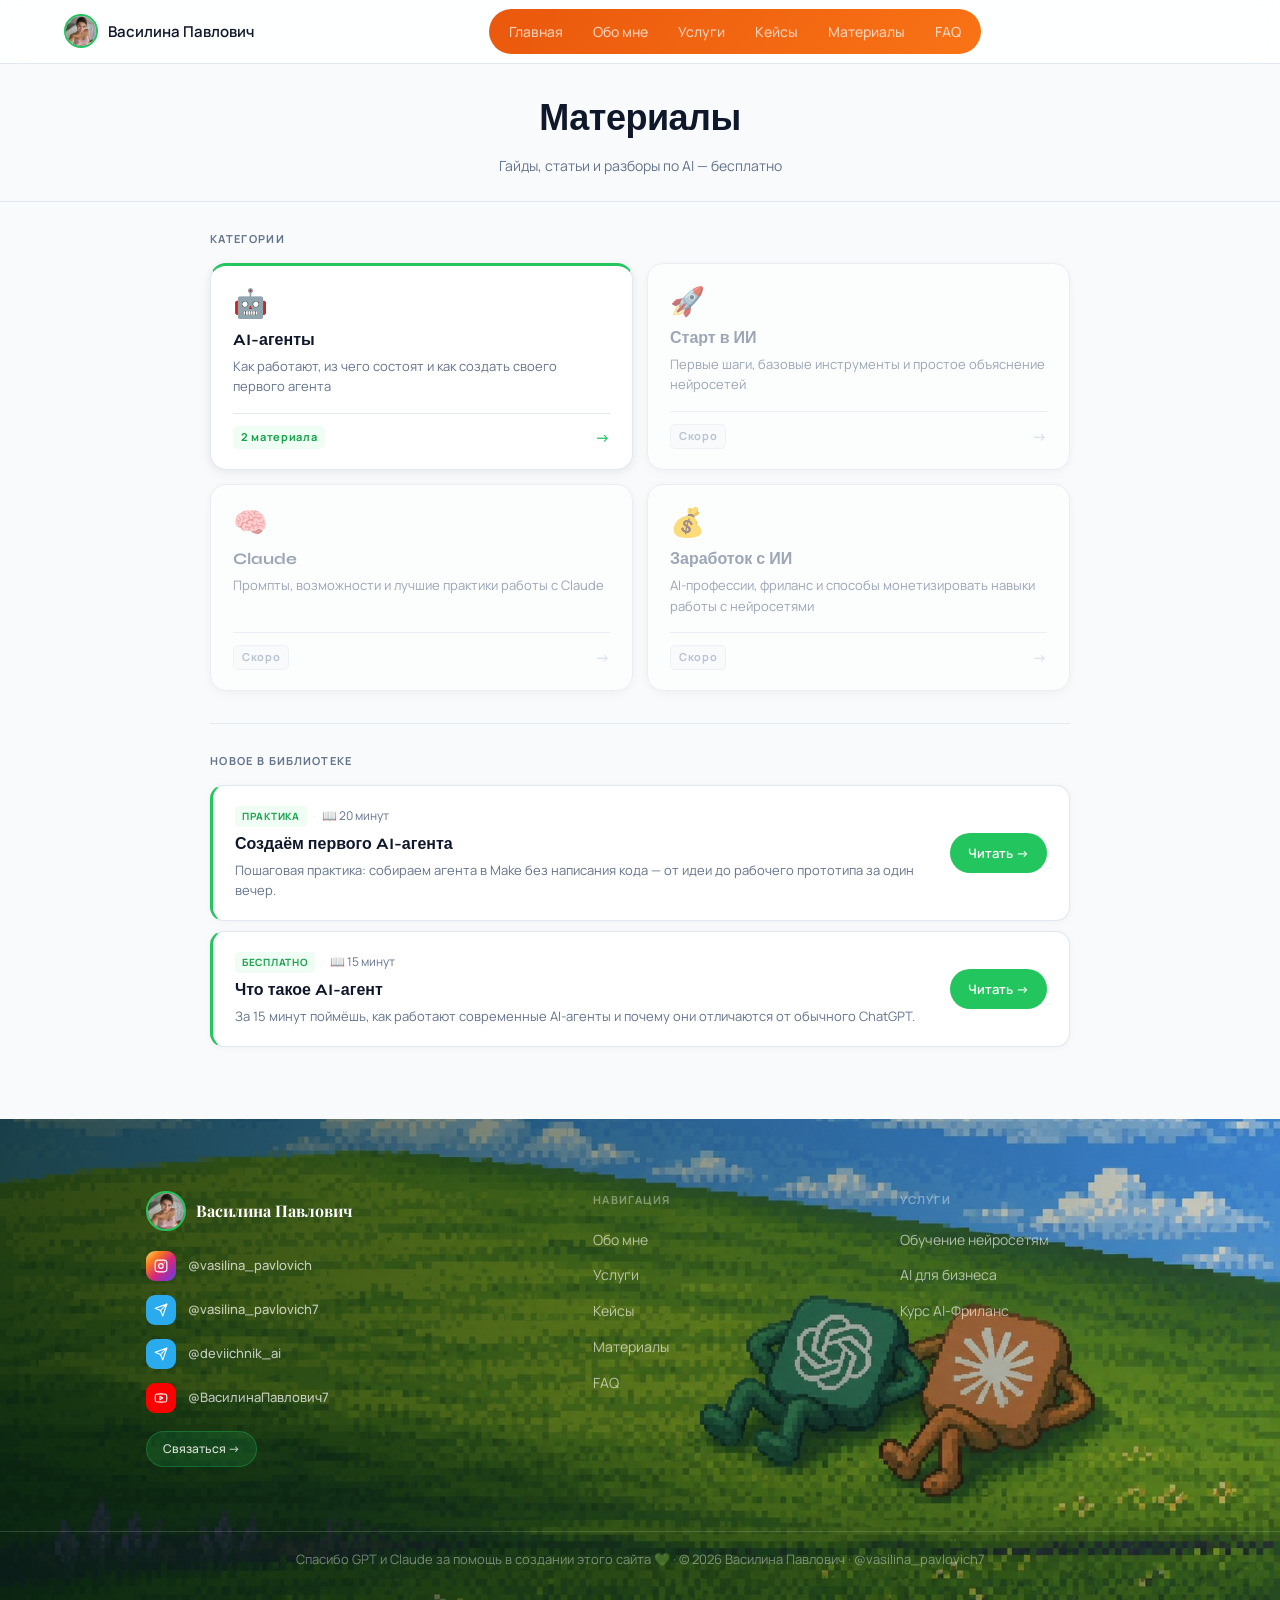
==== commit 17516c26: "Add AI Business page and update navigation Co-Authored-By: Claude Sonnet 4.6 <noreply@anthropic.com>" ====
--- a/materials.html
+++ b/materials.html
@@ -11,145 +11,178 @@
 <link rel="preconnect" href="https://fonts.googleapis.com">
 <link href="https://fonts.googleapis.com/css2?family=Playfair+Display:ital,wght@0,700;1,400;1,700&family=Manrope:wght@400;500;600&family=Syne:wght@700;800&family=Lora:ital,wght@1,400;1,600&display=swap" rel="stylesheet">
 <link rel="stylesheet" href="style.css">
+<!-- Yandex.Metrika counter -->
+<script type="text/javascript">
+   (function(m,e,t,r,i,k,a){m[i]=m[i]||function(){(m[i].a=m[i].a||[]).push(arguments)};
+   m[i].l=1*new Date();
+   for (var j = 0; j < document.scripts.length; j++) {if (document.scripts[j].src === r) { return; }}
+   k=e.createElement(t),a=e.getElementsByTagName(t)[0],k.async=1,k.src=r,a.parentNode.insertBefore(k,a)})
+   (window, document, "script", "https://mc.yandex.ru/metrika/tag.js", "ym");
+
+   ym(109718069, "init", {
+        clickmap:true,
+        trackLinks:true,
+        accurateTrackBounce:true
+   });
+</script>
+<noscript><div><img src="https://mc.yandex.ru/watch/109718069" style="position:absolute; left:-9999px;" alt="" /></div></noscript>
+<!-- /Yandex.Metrika counter -->
 <style>
-.mat-hero {
-  padding: 80px 24px 56px;
-  text-align: center;
+/* ---- HUB HERO ---- */
+.hub-hero {
+  padding: 28px 24px 24px;
   background: var(--bg);
   border-bottom: 1px solid var(--border);
-}
-.mat-hero h1 {
+  text-align: center;
+}
+.hub-hero h1 {
   font-family: 'Syne', sans-serif;
-  font-size: clamp(32px, 5vw, 52px);
+  font-size: clamp(24px, 3.5vw, 36px);
   font-weight: 800;
   color: var(--text-primary);
-  letter-spacing: -1px;
-  margin: 0 0 14px;
-}
-.mat-hero p {
-  font-size: 17px;
+  letter-spacing: -0.5px;
+  margin: 0 0 6px;
+}
+.hub-hero p {
+  font-size: 14px;
   color: var(--text-secondary);
-  font-weight: 400;
-  max-width: 480px;
-  margin: 0 auto;
-  line-height: 1.6;
-}
-.mat-section {
-  padding: 56px 24px 80px;
+  margin: 0;
+  line-height: 1.55;
+}
+
+/* ---- HUB SECTION ---- */
+.hub-section {
+  padding: 28px 24px 72px;
   background: var(--bg);
 }
-.mat-content {
-  max-width: 620px;
-  margin: 0 auto;
+.hub-inner { max-width: 860px; margin: 0 auto; }
+.hub-label {
+  font-size: 11px; font-weight: 700; letter-spacing: 0.12em; text-transform: uppercase;
+  color: var(--text-secondary); display: block; margin-bottom: 14px;
+}
+
+/* ---- CARD GRID ---- */
+.hub-grid {
+  display: grid;
+  grid-template-columns: repeat(2, 1fr);
+  gap: 14px;
+}
+
+/* Card base */
+.hub-card {
+  background: #fff;
+  border: 1px solid var(--border);
+  border-radius: 16px;
+  padding: 22px 22px 20px;
+  box-shadow: 0 1px 8px rgba(0,0,0,0.05), 0 4px 16px rgba(0,0,0,0.04);
   display: flex;
   flex-direction: column;
-  gap: 20px;
-}
-.mat-card {
-  background: var(--bg-card);
-  border: 1px solid var(--border);
-  border-radius: var(--radius);
-  padding: 32px 28px;
-  box-shadow: var(--shadow);
-  display: flex;
-  flex-direction: column;
-  gap: 12px;
+  gap: 0;
   text-decoration: none;
   color: inherit;
-  transition: box-shadow 0.22s ease, transform 0.22s ease, border-color 0.22s ease;
+  cursor: default;
+  position: relative;
+  overflow: hidden;
+}
+/* Active card: top green stripe */
+a.hub-card {
+  cursor: pointer;
   border-top: 3px solid var(--green-main);
-}
-.mat-card:hover {
-  box-shadow: var(--shadow-hover);
+  transition: box-shadow 0.22s ease, transform 0.22s ease;
+}
+a.hub-card:hover {
+  box-shadow: 0 4px 20px rgba(0,0,0,0.09), 0 12px 36px rgba(0,0,0,0.07);
   transform: translateY(-3px);
-  border-color: var(--green-main);
-}
-.mat-card-icon {
-  font-size: 36px;
+}
+/* Soon cards: muted */
+div.hub-card { opacity: 0.62; }
+
+/* Icon */
+.hub-card-icon {
+  font-size: 28px;
   line-height: 1;
-}
-.mat-card-tag {
-  display: inline-flex;
-  align-items: center;
-  font-size: 11px;
-  font-weight: 700;
-  letter-spacing: 0.1em;
-  text-transform: uppercase;
-  color: var(--green-main);
-  background: var(--green-light);
-  border-radius: 6px;
-  padding: 3px 8px;
-  width: fit-content;
-}
-.mat-card-title {
+  margin-bottom: 14px;
+  display: block;
+}
+
+/* Title */
+.hub-card-title {
   font-family: 'Syne', sans-serif;
-  font-size: 20px;
-  font-weight: 700;
+  font-size: 16px; font-weight: 700;
   color: var(--text-primary);
-  margin: 0;
-  line-height: 1.35;
-}
-.mat-card-desc {
-  font-size: 15px;
-  color: var(--text-secondary);
-  line-height: 1.65;
-  margin: 0;
-}
-.mat-card-btn {
-  margin-top: 6px;
-  align-self: flex-start;
-  display: inline-flex;
-  align-items: center;
-  padding: 10px 20px;
-  background: var(--green-main);
-  color: #fff;
-  border-radius: var(--radius-pill);
-  font-size: 14px;
-  font-weight: 600;
-  transition: background 0.2s ease, transform 0.2s ease;
-}
-.mat-card:hover .mat-card-btn {
-  background: var(--green-dark);
-  transform: translateX(2px);
-}
-.mat-soon {
-  background: var(--bg-card);
+  margin: 0 0 6px; line-height: 1.25;
+}
+div.hub-card .hub-card-title { color: var(--text-secondary); }
+
+/* Description */
+.hub-card-desc {
+  font-size: 13px; color: var(--text-secondary);
+  line-height: 1.6; margin: 0 0 16px; flex: 1;
+}
+
+/* Footer */
+.hub-card-footer {
+  display: flex; align-items: center; justify-content: space-between;
+  padding-top: 12px; border-top: 1px solid var(--border);
+  margin-top: auto;
+}
+.hub-badge-count {
+  font-size: 11px; font-weight: 700; letter-spacing: 0.06em;
+  color: var(--green-dark); background: var(--green-light);
+  border-radius: 5px; padding: 2px 8px;
+}
+.hub-badge-soon {
+  font-size: 11px; font-weight: 700; letter-spacing: 0.06em;
+  color: #94a3b8; background: #f8fafc; border: 1px solid #e9eef4;
+  border-radius: 5px; padding: 2px 8px;
+}
+.hub-arrow {
+  font-size: 15px; line-height: 1;
+  color: var(--green-main); font-weight: 600;
+}
+div.hub-card .hub-arrow { color: #cbd5e1; }
+
+/* ---- NEW ARTICLE CARD ---- */
+.hub-new-card {
+  display: flex; align-items: center; gap: 20px;
+  background: #fff;
   border: 1px solid var(--border);
-  border-radius: var(--radius);
-  padding: 28px;
-  box-shadow: var(--shadow);
-}
-.mat-soon-title {
-  font-family: 'Syne', sans-serif;
-  font-size: 12px;
-  font-weight: 700;
-  color: var(--text-secondary);
-  text-transform: uppercase;
-  letter-spacing: 0.12em;
-  margin: 0 0 18px;
-}
-.mat-soon-list {
-  list-style: none;
-  margin: 0;
-  padding: 0;
-  display: flex;
-  flex-direction: column;
-  gap: 13px;
-}
-.mat-soon-list li {
-  font-size: 15px;
-  color: var(--text-secondary);
-  opacity: 0.6;
-  display: flex;
-  align-items: center;
-  gap: 8px;
-}
-@media (max-width: 600px) {
-  .mat-hero { padding: 60px 16px 40px; }
-  .mat-section { padding: 40px 16px 60px; }
-  .mat-card { padding: 24px 20px; }
-  .mat-card-title { font-size: 18px; }
-  .mat-soon { padding: 20px; }
+  border-left: 3px solid var(--green-main);
+  border-radius: 14px;
+  padding: 20px 22px;
+  box-shadow: 0 1px 8px rgba(0,0,0,0.04);
+  text-decoration: none; color: inherit;
+  transition: box-shadow 0.22s ease, transform 0.22s ease;
+}
+.hub-new-card:hover { box-shadow: 0 4px 20px rgba(0,0,0,0.09); transform: translateY(-2px); }
+.hub-new-body { flex: 1; min-width: 0; }
+.hub-new-meta { display: flex; align-items: center; gap: 6px; margin-bottom: 7px; flex-wrap: wrap; }
+.hub-new-tag {
+  font-size: 10px; font-weight: 700; letter-spacing: 0.07em; text-transform: uppercase;
+  color: var(--green-dark); background: var(--green-light); border-radius: 4px; padding: 2px 7px;
+}
+.hub-new-dot { color: var(--border); font-size: 12px; }
+.hub-new-time { font-size: 12px; color: var(--text-secondary); }
+.hub-new-title { font-family: 'Syne', sans-serif; font-size: 16px; font-weight: 700; color: var(--text-primary); margin: 0 0 5px; line-height: 1.3; }
+.hub-new-desc { font-size: 13px; color: var(--text-secondary); line-height: 1.55; margin: 0; }
+.hub-new-btn {
+  display: inline-flex; align-items: center;
+  padding: 9px 18px; background: var(--green-main); color: #fff;
+  border-radius: var(--radius-pill); font-size: 13px; font-weight: 600;
+  white-space: nowrap; flex-shrink: 0;
+  transition: background 0.2s ease;
+}
+.hub-new-card:hover .hub-new-btn { background: var(--green-dark); }
+
+/* ---- RESPONSIVE ---- */
+@media (max-width: 580px) {
+  .hub-hero { padding: 20px 16px 18px; }
+  .hub-section { padding: 20px 16px 56px; }
+  .hub-grid { grid-template-columns: 1fr; gap: 12px; }
+  .hub-card { padding: 18px 18px 16px; }
+  .hub-card-icon { font-size: 24px; margin-bottom: 10px; }
+  .hub-new-card { flex-direction: column; align-items: flex-start; gap: 14px; }
+  .hub-new-btn { align-self: flex-start; }
 }
 </style>
 </head>
@@ -187,36 +220,87 @@
 </div>
 
 <!-- HERO -->
-<div class="mat-hero">
-  <h1>Полезные материалы</h1>
-  <p>Бесплатные уроки и подборки по AI - всё в одном месте</p>
+<div class="hub-hero" style="padding-top:88px">
+  <h1>Материалы</h1>
+  <p>Гайды, статьи и разборы по AI — бесплатно</p>
 </div>
 
-<!-- MATERIALS -->
-<section class="mat-section">
-  <div class="mat-content">
-
-    <!-- Бесплатный урок -->
-    <a href="#" class="mat-card">
-      <span class="mat-card-icon">🎓</span>
-      <span class="mat-card-tag">Бесплатно</span>
-      <h3 class="mat-card-title">AI-профессии: 5 способов заработать с помощью нейросетей в 2026 году</h3>
-      <p class="mat-card-desc">Узнай, какие AI-навыки сейчас востребованы, какие услуги покупают клиенты и какие направления могут стать новой профессией.</p>
-      <span class="mat-card-btn">Смотреть бесплатно →</span>
-    </a>
-
-    <!-- Скоро появится -->
-    <div class="mat-soon">
-      <h4 class="mat-soon-title">Скоро появится</h4>
-      <ul class="mat-soon-list">
-        <li>📘 Гайд по ChatGPT для новичков</li>
-        <li>🗂️ Каталог AI-инструментов со ссылками</li>
-        <li>🤖 Как создать AI-агента</li>
-        <li>💬 Как создать Telegram-бота</li>
-        <li>🌐 Как создать сайт без программирования</li>
-        <li>🌴 Как найти удалённую работу с помощью AI</li>
-        <li>🏢 AI для бизнеса: с чего начать</li>
-      </ul>
+<!-- CATEGORIES -->
+<section class="hub-section">
+  <div class="hub-inner">
+    <span class="hub-label">Категории</span>
+    <div class="hub-grid">
+
+      <a href="materials/agents/index.html" class="hub-card">
+        <span class="hub-card-icon">🤖</span>
+        <h3 class="hub-card-title">AI-агенты</h3>
+        <p class="hub-card-desc">Как работают, из чего состоят и как создать своего первого агента</p>
+        <div class="hub-card-footer">
+          <span class="hub-badge-count">2 материала</span>
+          <span class="hub-arrow">→</span>
+        </div>
+      </a>
+
+      <div class="hub-card">
+        <span class="hub-card-icon">🚀</span>
+        <h3 class="hub-card-title">Старт в ИИ</h3>
+        <p class="hub-card-desc">Первые шаги, базовые инструменты и простое объяснение нейросетей</p>
+        <div class="hub-card-footer">
+          <span class="hub-badge-soon">Скоро</span>
+          <span class="hub-arrow">→</span>
+        </div>
+      </div>
+
+      <div class="hub-card">
+        <span class="hub-card-icon">🧠</span>
+        <h3 class="hub-card-title">Claude</h3>
+        <p class="hub-card-desc">Промпты, возможности и лучшие практики работы с Claude</p>
+        <div class="hub-card-footer">
+          <span class="hub-badge-soon">Скоро</span>
+          <span class="hub-arrow">→</span>
+        </div>
+      </div>
+
+      <div class="hub-card">
+        <span class="hub-card-icon">💰</span>
+        <h3 class="hub-card-title">Заработок с ИИ</h3>
+        <p class="hub-card-desc">AI-профессии, фриланс и способы монетизировать навыки работы с нейросетями</p>
+        <div class="hub-card-footer">
+          <span class="hub-badge-soon">Скоро</span>
+          <span class="hub-arrow">→</span>
+        </div>
+      </div>
+
+    </div>
+
+    <div style="margin-top:32px;padding-top:28px;border-top:1px solid var(--border)">
+      <span class="hub-label">Новое в библиотеке</span>
+      <div style="display:flex;flex-direction:column;gap:10px">
+        <a href="materials/agents/build-first-ai-agent.html" class="hub-new-card">
+          <div class="hub-new-body">
+            <div class="hub-new-meta">
+              <span class="hub-new-tag">Практика</span>
+              <span class="hub-new-dot">·</span>
+              <span class="hub-new-time">📖 20 минут</span>
+            </div>
+            <h3 class="hub-new-title">Создаём первого AI-агента</h3>
+            <p class="hub-new-desc">Пошаговая практика: собираем агента в Make без написания кода — от идеи до рабочего прототипа за один вечер.</p>
+          </div>
+          <span class="hub-new-btn">Читать →</span>
+        </a>
+        <a href="materials/agents/what-is-ai-agent.html" class="hub-new-card">
+          <div class="hub-new-body">
+            <div class="hub-new-meta">
+              <span class="hub-new-tag">Бесплатно</span>
+              <span class="hub-new-dot">·</span>
+              <span class="hub-new-time">📖 15 минут</span>
+            </div>
+            <h3 class="hub-new-title">Что такое AI-агент</h3>
+            <p class="hub-new-desc">За 15 минут поймёшь, как работают современные AI-агенты и почему они отличаются от обычного ChatGPT.</p>
+          </div>
+          <span class="hub-new-btn">Читать →</span>
+        </a>
+      </div>
     </div>
 
   </div>
--- a/style.css
+++ b/style.css
@@ -31,10 +31,10 @@
 .nav-links a:hover{color:#fff;background:rgba(255,255,255,0.12)}
 .nav-right{display:flex;align-items:center;gap:10px;flex-shrink:0}
 .btn-pill{display:inline-flex;align-items:center;padding:10px 20px;border-radius:var(--radius-pill);font-family:'Manrope',sans-serif;font-size:14px;font-weight:600;text-decoration:none;transition:all 0.3s ease;cursor:pointer;border:none}
-.btn-blue{background:var(--blue-btn);color:#fff}
-.btn-blue:hover{background:var(--blue-hover);transform:scale(1.03);box-shadow:0 4px 16px rgba(37,99,235,0.35)}
-.btn-outline{background:transparent;color:var(--blue-btn);border:1.5px solid var(--blue-btn)}
-.btn-outline:hover{background:rgba(37,99,235,0.06);transform:scale(1.03)}
+.btn-blue{background:linear-gradient(135deg,#ea580c,#f97316);color:#fff}
+.btn-blue:hover{background:linear-gradient(135deg,#c2410c,#ea580c);transform:scale(1.03);box-shadow:0 4px 16px rgba(234,88,12,0.35)}
+.btn-outline{background:transparent;color:#ea580c;border:1.5px solid #ea580c}
+.btn-outline:hover{background:rgba(234,88,12,0.06);transform:scale(1.03)}
 .hamburger{display:none;flex-direction:column;gap:5px;cursor:pointer;background:none;border:none;padding:4px}
 .hamburger span{width:22px;height:2px;background:var(--text-primary);border-radius:2px;transition:all 0.3s}
 .mobile-menu{display:none;position:fixed;top:64px;left:0;right:0;background:#fff;border-bottom:1px solid var(--border);padding:20px 24px;z-index:99;flex-direction:column;gap:16px}
@@ -181,21 +181,23 @@
 .btn-orange-solid{background:linear-gradient(135deg,#ea580c,#f97316);color:#fff;align-self:flex-start}
 .btn-orange-solid:hover{background:linear-gradient(135deg,#c2410c,#ea580c);transform:scale(1.03);box-shadow:0 4px 16px rgba(234,88,12,0.35);color:#fff}
 
-/* SOCIAL PROOF MARQUEE */
+/* SOCIAL PROOF CAROUSEL */
 .social-proof{padding:44px 0 36px;background:var(--white);border-bottom:1px solid var(--border)}
 .sp-header{text-align:center;margin-bottom:28px}
 .sp-sub{color:var(--text-secondary);font-size:15px;max-width:500px;margin:8px auto 0;line-height:1.65}
-.sp-overflow{overflow:hidden}
-.sp-track{display:flex;gap:14px;width:max-content;align-items:stretch;animation:marquee-right 32s linear infinite}
-.sp-overflow:hover .sp-track{animation-play-state:paused}
-.sp-card{background:#fff;border:1px solid var(--border);border-radius:16px;padding:28px 30px;box-shadow:var(--shadow);width:360px;flex-shrink:0;display:flex;flex-direction:column;gap:13px}
+.sp-carousel-wrap{display:flex;align-items:center;gap:16px;max-width:1100px;margin:0 auto;padding:0 40px}
+.sp-overflow{overflow:hidden;flex:1}
+.sp-track{display:flex;gap:20px;transition:transform 0.45s cubic-bezier(0.25,0.46,0.45,0.94)}
+.sp-card{background:#fff;border:1px solid var(--border);border-radius:16px;padding:32px 36px;box-shadow:var(--shadow);flex-shrink:0;display:flex;flex-direction:column;gap:14px;min-height:230px}
 .sp-card-top{display:flex;align-items:center;gap:10px}
 .sp-photo{width:48px;height:48px;border-radius:50%;object-fit:cover;flex-shrink:0;border:2px solid var(--border)}
 .sp-name{font-weight:700;font-size:13px;color:var(--text-primary);line-height:1.2}
 .sp-role{font-size:11px;color:var(--text-secondary);margin-top:1px}
-.sp-quote{font-style:italic;font-size:12px;color:var(--text-primary);line-height:1.5;margin:0;font-family:'Lora',serif}
-.sp-result{font-size:12px;font-weight:600;color:var(--green-dark);margin:0;padding-top:4px;border-top:1px solid var(--border)}
-.sp-footer{text-align:center;color:var(--text-secondary);font-size:13px;margin-top:20px;font-weight:500}
+.sp-quote{font-style:italic;font-size:13px;color:var(--text-primary);line-height:1.55;margin:0;font-family:'Lora',serif;flex:1}
+.sp-result{font-size:13px;font-weight:600;color:var(--green-dark);margin:0;padding-top:8px;border-top:1px solid var(--border)}
+.sp-arrow{width:44px;height:44px;border-radius:50%;border:1.5px solid var(--border);background:#fff;cursor:pointer;font-size:18px;color:var(--text-primary);display:flex;align-items:center;justify-content:center;flex-shrink:0;transition:all 0.2s ease;box-shadow:var(--shadow)}
+.sp-arrow:hover{background:var(--green-main);color:#fff;border-color:var(--green-main)}
+.sp-footer{text-align:center;color:var(--text-secondary);font-size:13px;margin-top:24px;font-weight:500}
 
 /* SERVICES 3-CARD LAYOUT */
 .services{padding:44px 0 56px;background:var(--bg)}
@@ -343,12 +345,12 @@
 .skills-sub{color:var(--text-secondary);font-size:16px;max-width:540px;margin:8px auto 0;line-height:1.65}
 .skills-slider-wrap{position:relative;display:flex;align-items:center;gap:16px;max-width:1100px;margin:0 auto;padding:0 40px}
 .skills-overflow{overflow:hidden;flex:1}
-.skills-track{display:flex;gap:20px;transition:transform 0.45s cubic-bezier(0.25,0.46,0.45,0.94)}
-.skills-card{flex-shrink:0;background:#fff;border:1px solid var(--border);border-radius:20px;padding:32px;box-shadow:var(--shadow)}
+.skills-track{display:flex;gap:20px;transition:transform 0.45s cubic-bezier(0.25,0.46,0.45,0.94);align-items:stretch}
+.skills-card{flex-shrink:0;background:#fff;border:1px solid var(--border);border-radius:20px;padding:32px;box-shadow:var(--shadow);display:flex;flex-direction:column}
 .skills-card-num{font-family:'Syne',sans-serif;font-size:12px;font-weight:700;color:var(--green-main);letter-spacing:0.08em;display:block;margin-bottom:16px;opacity:0.7}
 .skills-card-emoji{font-size:32px;margin-bottom:14px;display:block}
-.skills-card-title{font-family:'Syne',sans-serif;font-size:20px;font-weight:700;color:var(--text-primary);margin:0 0 10px;letter-spacing:-0.2px}
-.skills-card-desc{font-size:15px;color:var(--text-secondary);line-height:1.65;margin:0}
+.skills-card-title{font-family:'Syne',sans-serif;font-size:20px;font-weight:700;color:var(--text-primary);margin:0 0 10px;letter-spacing:-0.2px;line-height:1.3;min-height:52px}
+.skills-card-desc{font-size:15px;color:var(--text-secondary);line-height:1.65;margin:0;flex:1}
 .skills-arrow{width:44px;height:44px;border-radius:50%;border:1.5px solid var(--border);background:#fff;cursor:pointer;font-size:18px;color:var(--text-primary);display:flex;align-items:center;justify-content:center;flex-shrink:0;transition:all 0.2s ease;box-shadow:var(--shadow)}
 .skills-arrow:hover:not(:disabled){background:var(--green-main);color:#fff;border-color:var(--green-main)}
 .skills-arrow:disabled{opacity:0.3;cursor:default}
@@ -395,6 +397,7 @@
   .zone-header-wrap{padding-top:48px;padding-bottom:24px}
   .skills-slider-wrap{padding:0 12px;gap:8px}
   .skills-card{padding:24px}
+  .sp-carousel-wrap{padding:0 12px;gap:8px}
 }
 
 /* ---- STAT COUNTER CONFETTI ---- */
@@ -416,8 +419,6 @@
 @keyframes marquee-left{from{transform:translateX(-50%)}to{transform:translateX(0)}}
 .marquee-right{animation:marquee-right 54s linear infinite}
 .marquee-left{animation:marquee-left 54s linear infinite}
-.logos-overflow:hover .marquee-right,
-.logos-overflow:hover .marquee-left{animation-play-state:paused}
 
 /* ---- PREMIUM REVIEW CARDS ---- */
 .cases-premium{padding:80px 0;background:linear-gradient(135deg,#fdf6f0 0%,#f8fafc 50%,#f0fdf4 100%)}
